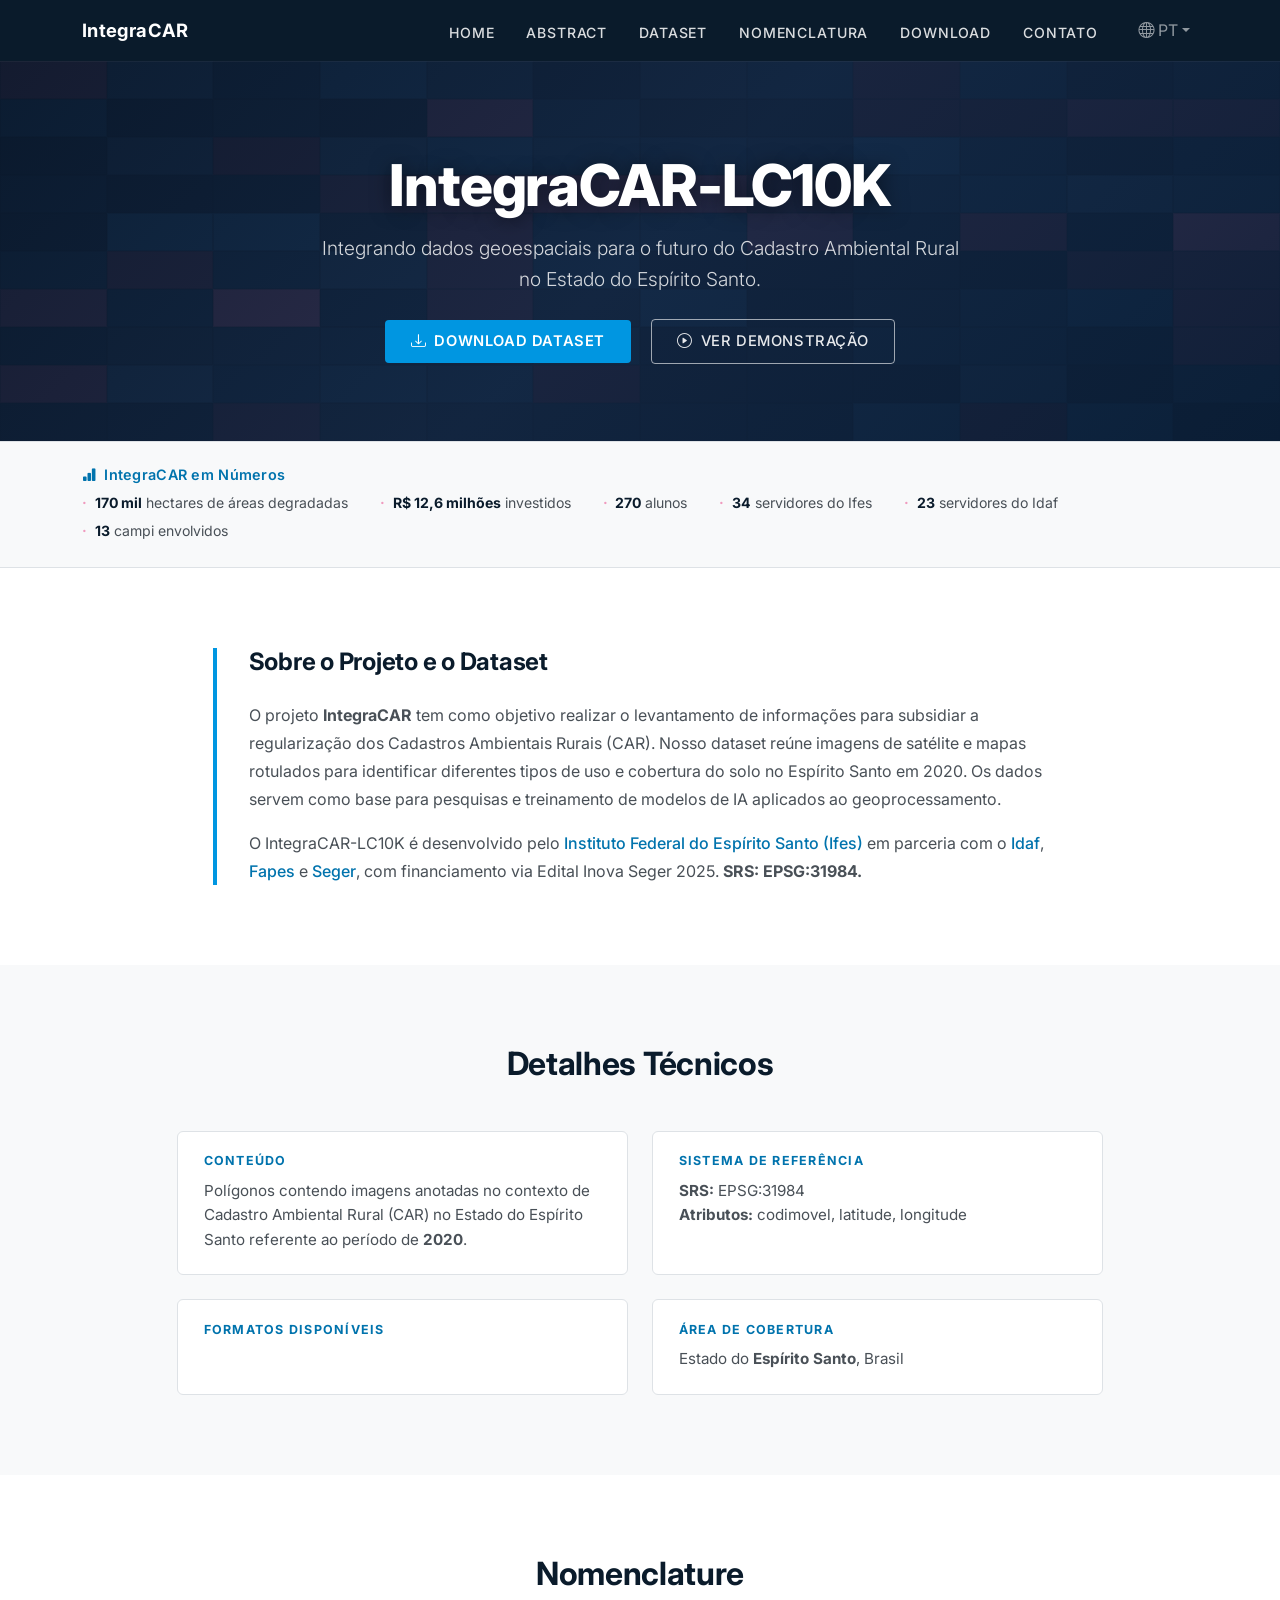
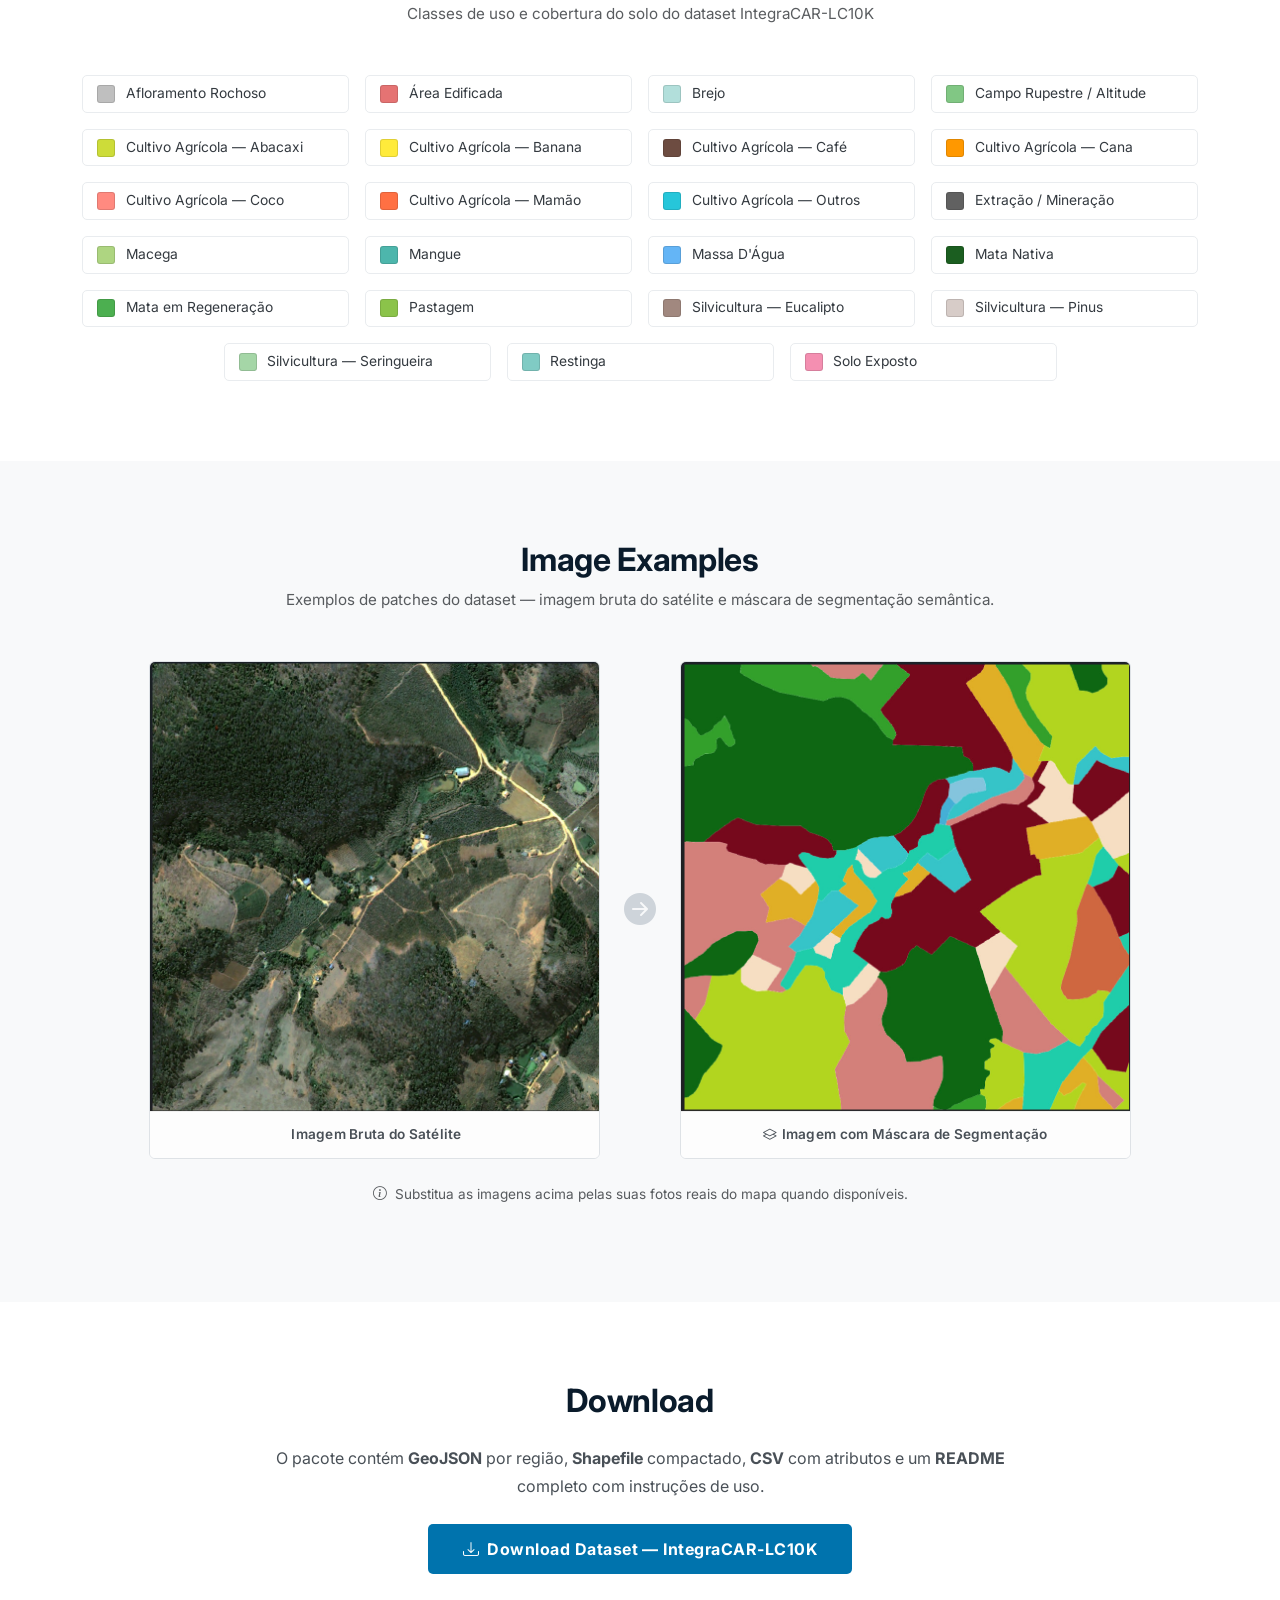
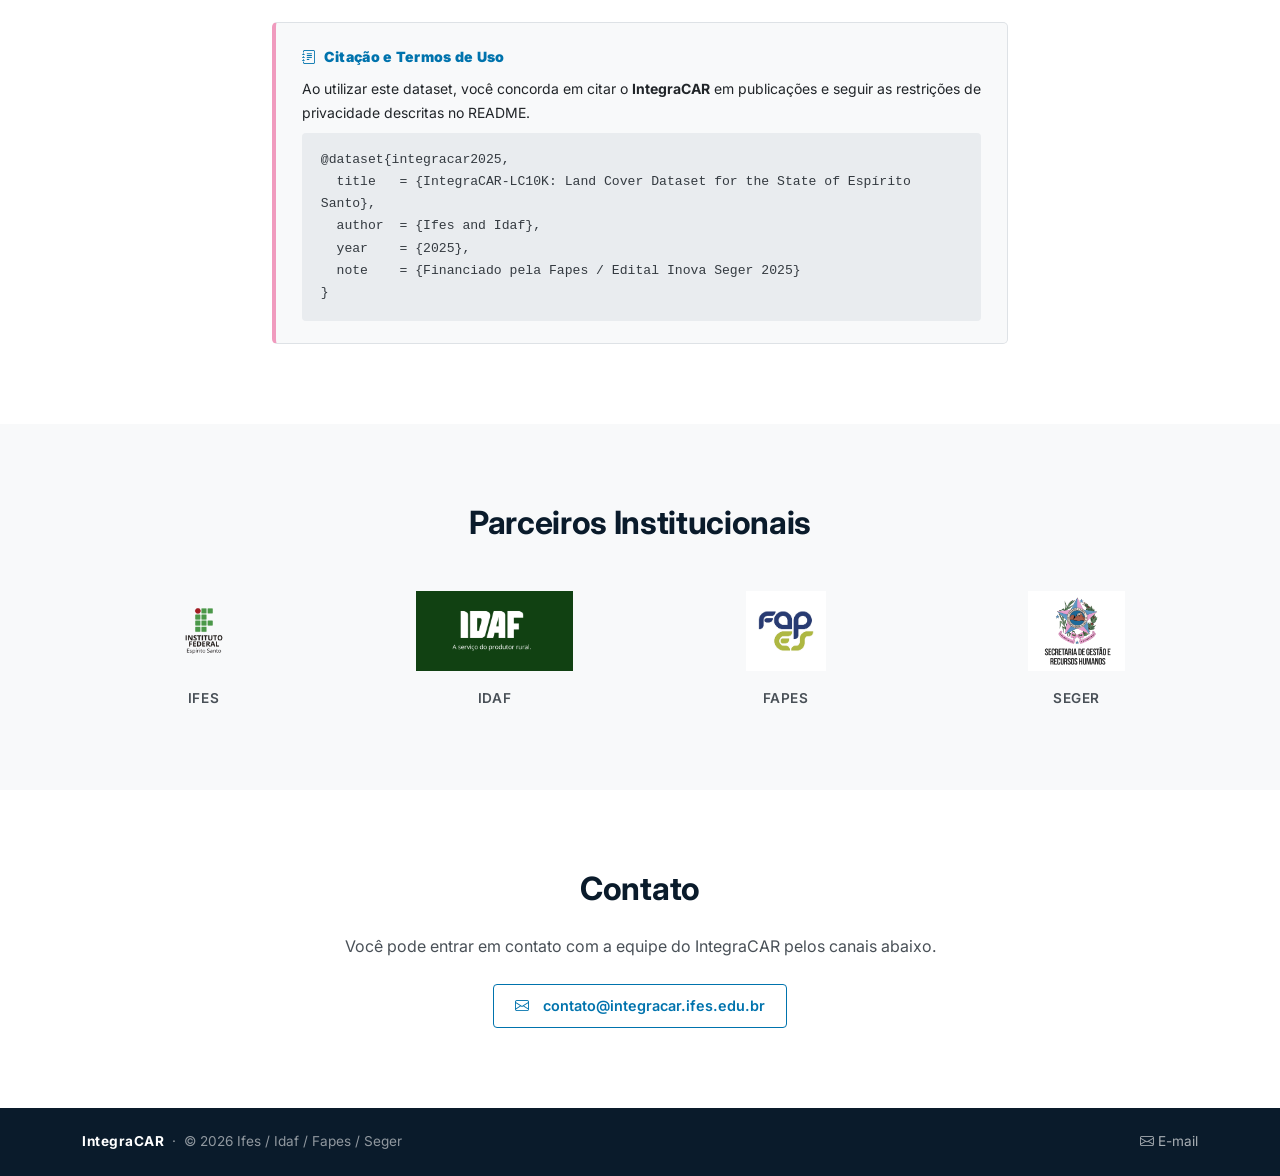
==== index-pt.html @ b1b8e2a9 "feat: traduz site para ingles como idioma principal e adiciona opcao para portugues" ====
<!doctype html>
<html lang="pt-BR">

<head>
    <meta charset="utf-8" />
    <meta name="viewport" content="width=device-width, initial-scale=1, shrink-to-fit=no" />
    <meta name="description"
        content="IntegraCAR-LC10K é um dataset de imagens de satélite e mapas rotulados para identificar uso e cobertura do solo no Espírito Santo, voltado ao Cadastro Ambiental Rural." />
    <meta name="author" content="IntegraCAR / Ifes" />
    <meta name="keywords"
        content="dataset, CAR, cadastro ambiental rural, Espírito Santo, sensoriamento remoto, geoprocessamento, segmentação semântica, IntegraCAR" />
    <meta name="robots" content="index, follow" />
    <link rel="shortcut icon" href="favicon.ico" type="image/x-icon" />

    <meta property="og:title" content="IntegraCAR-LC10K — Dataset de Uso e Cobertura do Solo no ES" />
    <meta property="og:description"
        content="Dataset de imagens de satélite para subsidiar a regularização dos Cadastros Ambientais Rurais no Espírito Santo." />
    <meta property="og:url" content="https://integracar.ifes.edu.br" />

    <title>IntegraCAR-LC10K — Dataset de Uso e Cobertura do Solo no ES</title>

    <!-- Google Fonts: Inter (clean sans-serif like BigEarthNet) -->
    <link rel="preconnect" href="https://fonts.googleapis.com" />
    <link rel="preconnect" href="https://fonts.gstatic.com" crossorigin />
    <link href="https://fonts.googleapis.com/css2?family=Inter:wght@300;400;500;600;700;800&display=swap"
        rel="stylesheet" />

    <!-- Bootstrap 5 -->
    <link href="https://cdn.jsdelivr.net/npm/bootstrap@5.3.2/dist/css/bootstrap.min.css" rel="stylesheet" />

    <!-- Bootstrap Icons -->
    <link rel="stylesheet" href="https://cdn.jsdelivr.net/npm/bootstrap-icons@1.11.3/font/bootstrap-icons.min.css" />

    <link rel="stylesheet" href="style.css" />
</head>

<body>

    <!-- ===================== NAVBAR ===================== -->
    <nav id="mainNav" class="navbar navbar-expand-lg navbar-dark ben-navbar sticky-top">
        <div class="container">
            <a class="navbar-brand ben-brand" href="#home">
                IntegraCAR
            </a>

            <button class="navbar-toggler" type="button" data-bs-toggle="collapse" data-bs-target="#navbarNav"
                aria-controls="navbarNav" aria-expanded="false" aria-label="Alternar navegação">
                <span class="navbar-toggler-icon"></span>
            </button>

            <div class="collapse navbar-collapse" id="navbarNav">
                <ul class="navbar-nav ms-auto align-items-center">
                    <li class="nav-item px-lg-2"><a class="nav-link ben-nav-link" href="#home">Home</a></li>
                    <li class="nav-item px-lg-2"><a class="nav-link ben-nav-link" href="#abstract">Abstract</a></li>
                    <li class="nav-item px-lg-2"><a class="nav-link ben-nav-link" href="#dataset">Dataset</a></li>
                    <li class="nav-item px-lg-2"><a class="nav-link ben-nav-link" href="#nomenclature">Nomenclatura</a></li>
                    <li class="nav-item px-lg-2"><a class="nav-link ben-nav-link" href="#download">Download</a></li>
                    <li class="nav-item px-lg-2"><a class="nav-link ben-nav-link" href="#contact">Contato</a></li>
                    <li class="nav-item dropdown ms-lg-3">
                        <a class="nav-link dropdown-toggle d-flex align-items-center" href="#" id="langDropdown" role="button" data-bs-toggle="dropdown" aria-expanded="false">
                            <i class="bi bi-globe me-1"></i> PT
                        </a>
                        <ul class="dropdown-menu dropdown-menu-end" aria-labelledby="langDropdown">
                            <li><a class="dropdown-item" href="index.html">English (EN)</a></li>
                            <li><a class="dropdown-item active" href="index-pt.html">Português (PT)</a></li>
                        </ul>
                    </li>
                </ul>
            </div>
        </div>
    </nav>

    <!-- ===================== HERO ===================== -->
    <header id="home" class="ben-masthead d-flex align-items-center">
        <div class="ben-masthead-overlay"></div>
        <div class="ben-mosaic-grid" aria-hidden="true">
            <!-- mosaic patches rendered via CSS/JS -->
        </div>
        <div class="container position-relative text-center">
            <h1 class="ben-hero-title">IntegraCAR-LC10K</h1>
            <p class="ben-hero-subtitle">
                Integrando dados geoespaciais para o futuro do Cadastro Ambiental Rural<br class="d-none d-md-inline" />
                no Estado do Espírito Santo.
            </p>
            <div class="ben-hero-buttons mt-4">
                <a href="#download" class="btn ben-btn-primary me-3">
                    <i class="bi bi-download me-2"></i>Download Dataset
                </a>
                <a href="#dataset" class="btn ben-btn-outline">
                    <i class="bi bi-play-circle me-2"></i>Ver Demonstração
                </a>
            </div>
        </div>
    </header>

    <!-- ===================== NUMBERS BOX (BigEarthNet "News" equivalent) ===================== -->
    <section class="ben-news-bar" id="numbers">
        <div class="container fade-in-up">
            <div class="ben-news-box">
                <h5 class="ben-news-title">
                    <i class="bi bi-bar-chart-fill me-2"></i>IntegraCAR em Números
                </h5>
                <ul class="ben-news-list">
                    <li><strong>170 mil</strong> hectares de áreas degradadas</li>
                    <li><strong>R$ 12,6 milhões</strong> investidos</li>
                    <li><strong>270</strong> alunos</li>
                    <li><strong>34</strong> servidores do Ifes</li>
                    <li><strong>23</strong> servidores do Idaf</li>
                    <li><strong>13</strong> campi envolvidos</li>
                </ul>
            </div>
        </div>
    </section>

    <!-- ===================== ABSTRACT ===================== -->
    <section id="abstract" class="ben-section">
        <div class="container fade-in-up">
            <div class="row justify-content-center">
                <div class="col-lg-9 ben-about-block text-justify">
                    <h2 class="ben-section-title">Sobre o Projeto e o Dataset</h2>
                    <p class="ben-section-text">
                        O projeto <strong>IntegraCAR</strong> tem como objetivo realizar o levantamento de informações
                        para subsidiar
                        a regularização dos Cadastros Ambientais Rurais (CAR). Nosso dataset reúne imagens de satélite e
                        mapas
                        rotulados para identificar diferentes tipos de uso e cobertura do solo no Espírito Santo em
                        2020.
                        Os dados servem como base para pesquisas e treinamento de modelos de IA aplicados ao
                        geoprocessamento.
                    </p>
                    <p class="ben-section-text mb-0">
                        O IntegraCAR-LC10K é desenvolvido pelo <a href="https://ifes.edu.br" target="_blank"
                            rel="noopener">Instituto Federal do Espírito Santo (Ifes)</a>
                        em parceria com o <a href="https://idaf.es.gov.br" target="_blank" rel="noopener">Idaf</a>,
                        <a href="https://fapes.es.gov.br" target="_blank" rel="noopener">Fapes</a> e
                        <a href="https://seger.es.gov.br" target="_blank" rel="noopener">Seger</a>,
                        com financiamento via Edital Inova Seger 2025. <strong>SRS: EPSG:31984.</strong>
                    </p>
                </div>
            </div>
        </div>
    </section>

    <!-- ===================== DATASET / TECHNICAL DETAILS ===================== -->
    <section id="dataset" class="ben-section ben-section-alt">
        <div class="container fade-in-up">
            <div class="row justify-content-center">
                <div class="col-lg-10">
                    <h2 class="ben-section-title text-center mb-5">Detalhes Técnicos</h2>
                    <div class="row g-4">
                        <div class="col-md-6">
                            <div class="ben-detail-card h-100">
                                <h6 class="ben-detail-card-label">Conteúdo</h6>
                                <p class="mb-0">Polígonos contendo imagens anotadas no contexto de Cadastro Ambiental
                                    Rural (CAR)
                                    no Estado do Espírito Santo referente ao período de <strong>2020</strong>.</p>
                            </div>
                        </div>
                        <div class="col-md-6">
                            <div class="ben-detail-card h-100">
                                <h6 class="ben-detail-card-label">Sistema de Referência</h6>
                                <p class="mb-0"><strong>SRS:</strong> EPSG:31984<br />
                                    <strong>Atributos:</strong> codimovel, latitude, longitude
                                </p>
                            </div>
                        </div>
                        <div class="col-md-6">
                            <div class="ben-detail-card h-100">
                                <h6 class="ben-detail-card-label">Formatos disponíveis</h6>

                            </div>
                        </div>
                        <div class="col-md-6">
                            <div class="ben-detail-card h-100">
                                <h6 class="ben-detail-card-label">Área de cobertura</h6>
                                <p class="mb-0">Estado do <strong>Espírito Santo</strong>, Brasil</p>
                            </div>
                        </div>
                    </div>
                </div>
            </div>
        </div>
    </section>

    <!-- ===================== NOMENCLATURE ===================== -->
    <section id="nomenclature" class="ben-section">
        <div class="container fade-in-up">
            <h2 class="ben-section-title text-center mb-2">Nomenclature</h2>
            <p class="text-center text-muted mb-5" style="font-size:0.95rem;">Classes de uso e cobertura do solo do
                dataset IntegraCAR-LC10K</p>

            <div class="row g-3 justify-content-center" id="nomenclatureGrid">

                <div class="col-lg-3 col-md-4 col-sm-6">
                    <div class="ben-class-card">
                        <span class="ben-class-swatch" style="background:#bfbfbf;"></span>
                        <span class="ben-class-label">Afloramento Rochoso</span>
                    </div>
                </div>

                <div class="col-lg-3 col-md-4 col-sm-6">
                    <div class="ben-class-card">
                        <span class="ben-class-swatch" style="background:#e57373;"></span>
                        <span class="ben-class-label">Área Edificada</span>
                    </div>
                </div>

                <div class="col-lg-3 col-md-4 col-sm-6">
                    <div class="ben-class-card">
                        <span class="ben-class-swatch" style="background:#b2dfdb;"></span>
                        <span class="ben-class-label">Brejo</span>
                    </div>
                </div>

                <div class="col-lg-3 col-md-4 col-sm-6">
                    <div class="ben-class-card">
                        <span class="ben-class-swatch" style="background:#81c784;"></span>
                        <span class="ben-class-label">Campo Rupestre / Altitude</span>
                    </div>
                </div>

                <div class="col-lg-3 col-md-4 col-sm-6">
                    <div class="ben-class-card">
                        <span class="ben-class-swatch" style="background:#cddc39;"></span>
                        <span class="ben-class-label">Cultivo Agrícola — Abacaxi</span>
                    </div>
                </div>

                <div class="col-lg-3 col-md-4 col-sm-6">
                    <div class="ben-class-card">
                        <span class="ben-class-swatch" style="background:#ffeb3b;"></span>
                        <span class="ben-class-label">Cultivo Agrícola — Banana</span>
                    </div>
                </div>

                <div class="col-lg-3 col-md-4 col-sm-6">
                    <div class="ben-class-card">
                        <span class="ben-class-swatch" style="background:#6d4c41;"></span>
                        <span class="ben-class-label">Cultivo Agrícola — Café</span>
                    </div>
                </div>

                <div class="col-lg-3 col-md-4 col-sm-6">
                    <div class="ben-class-card">
                        <span class="ben-class-swatch" style="background:#ff9800;"></span>
                        <span class="ben-class-label">Cultivo Agrícola — Cana</span>
                    </div>
                </div>

                <div class="col-lg-3 col-md-4 col-sm-6">
                    <div class="ben-class-card">
                        <span class="ben-class-swatch" style="background:#ff8a80;"></span>
                        <span class="ben-class-label">Cultivo Agrícola — Coco</span>
                    </div>
                </div>

                <div class="col-lg-3 col-md-4 col-sm-6">
                    <div class="ben-class-card">
                        <span class="ben-class-swatch" style="background:#ff7043;"></span>
                        <span class="ben-class-label">Cultivo Agrícola — Mamão</span>
                    </div>
                </div>

                <div class="col-lg-3 col-md-4 col-sm-6">
                    <div class="ben-class-card">
                        <span class="ben-class-swatch" style="background:#26c6da;"></span>
                        <span class="ben-class-label">Cultivo Agrícola — Outros</span>
                    </div>
                </div>

                <div class="col-lg-3 col-md-4 col-sm-6">
                    <div class="ben-class-card">
                        <span class="ben-class-swatch" style="background:#616161;"></span>
                        <span class="ben-class-label">Extração / Mineração</span>
                    </div>
                </div>

                <div class="col-lg-3 col-md-4 col-sm-6">
                    <div class="ben-class-card">
                        <span class="ben-class-swatch" style="background:#aed581;"></span>
                        <span class="ben-class-label">Macega</span>
                    </div>
                </div>

                <div class="col-lg-3 col-md-4 col-sm-6">
                    <div class="ben-class-card">
                        <span class="ben-class-swatch" style="background:#4db6ac;"></span>
                        <span class="ben-class-label">Mangue</span>
                    </div>
                </div>

                <div class="col-lg-3 col-md-4 col-sm-6">
                    <div class="ben-class-card">
                        <span class="ben-class-swatch" style="background:#64b5f6;"></span>
                        <span class="ben-class-label">Massa D'Água</span>
                    </div>
                </div>

                <div class="col-lg-3 col-md-4 col-sm-6">
                    <div class="ben-class-card">
                        <span class="ben-class-swatch" style="background:#1b5e20;"></span>
                        <span class="ben-class-label">Mata Nativa</span>
                    </div>
                </div>

                <div class="col-lg-3 col-md-4 col-sm-6">
                    <div class="ben-class-card">
                        <span class="ben-class-swatch" style="background:#4caf50;"></span>
                        <span class="ben-class-label">Mata em Regeneração</span>
                    </div>
                </div>

                <div class="col-lg-3 col-md-4 col-sm-6">
                    <div class="ben-class-card">
                        <span class="ben-class-swatch" style="background:#8bc34a;"></span>
                        <span class="ben-class-label">Pastagem</span>
                    </div>
                </div>

                <div class="col-lg-3 col-md-4 col-sm-6">
                    <div class="ben-class-card">
                        <span class="ben-class-swatch" style="background:#a1887f;"></span>
                        <span class="ben-class-label">Silvicultura — Eucalipto</span>
                    </div>
                </div>

                <div class="col-lg-3 col-md-4 col-sm-6">
                    <div class="ben-class-card">
                        <span class="ben-class-swatch" style="background:#d7ccc8;"></span>
                        <span class="ben-class-label">Silvicultura — Pinus</span>
                    </div>
                </div>

                <div class="col-lg-3 col-md-4 col-sm-6">
                    <div class="ben-class-card">
                        <span class="ben-class-swatch" style="background:#a5d6a7;"></span>
                        <span class="ben-class-label">Silvicultura — Seringueira</span>
                    </div>
                </div>

                <div class="col-lg-3 col-md-4 col-sm-6">
                    <div class="ben-class-card">
                        <span class="ben-class-swatch" style="background:#80cbc4;"></span>
                        <span class="ben-class-label">Restinga</span>
                    </div>
                </div>

                <div class="col-lg-3 col-md-4 col-sm-6">
                    <div class="ben-class-card">
                        <span class="ben-class-swatch" style="background:#f48fb1;"></span>
                        <span class="ben-class-label">Solo Exposto</span>
                    </div>
                </div>

            </div><!-- /row -->
        </div>
    </section>

    <!-- ===================== IMAGE EXAMPLES ===================== -->
    <section id="examples" class="ben-section ben-section-alt">
        <div class="container fade-in-up">
            <h2 class="ben-section-title text-center mb-2">Image Examples</h2>
            <p class="text-center text-muted mb-5" style="font-size:0.95rem;">
                Exemplos de patches do dataset — imagem bruta do satélite e máscara de segmentação semântica.
            </p>

            <div class="row g-4 justify-content-center align-items-stretch">
                <div class="col-md-5">
                    <div class="ben-patch-card">
                        <div class="ben-patch-img-wrap">
                            <img src="imagensSobre/Img-sem-mascara.jpeg" alt="Imagem bruta do satélite"
                                class="ben-patch-img" />
                        </div>
                        <div class="ben-patch-caption">
                            <i class="bi bi-satellite me-1"></i>Imagem Bruta do Satélite
                        </div>
                    </div>
                </div>

                <div class="col-auto d-none d-md-flex align-items-center">
                    <div class="ben-arrow-sep">
                        <i class="bi bi-arrow-right-circle-fill"></i>
                    </div>
                </div>

                <div class="col-md-5">
                    <div class="ben-patch-card">
                        <div class="ben-patch-img-wrap">
                            <img src="imagensSobre/img-com-mascara.jpeg" alt="Imagem com máscara de segmentação"
                                class="ben-patch-img" />
                        </div>
                        <div class="ben-patch-caption">
                            <i class="bi bi-layers me-1"></i>Imagem com Máscara de Segmentação
                        </div>
                    </div>
                </div>
            </div>

            <p class="text-center text-muted mt-4" style="font-size:0.85rem;">
                <i class="bi bi-info-circle me-1"></i>
                Substitua as imagens acima pelas suas fotos reais do mapa quando disponíveis.
            </p>
        </div>
    </section>

    <!-- ===================== DOWNLOAD ===================== -->
    <section id="download" class="ben-section">
        <div class="container fade-in-up">
            <div class="row justify-content-center">
                <div class="col-lg-8 text-center">
                    <h2 class="ben-section-title">Download</h2>
                    <p class="ben-section-text mb-4">
                        O pacote contém <strong>GeoJSON</strong> por região, <strong>Shapefile</strong> compactado,
                        <strong>CSV</strong> com atributos e um <strong>README</strong> completo com instruções de uso.
                    </p>

                    <a href="/downloads/integracar-dataset.zip" id="downloadBtn" class="btn ben-btn-download mb-5">
                        <i class="bi bi-download me-2"></i>Download Dataset — IntegraCAR-LC10K
                    </a>

                    <!-- Citation / Terms box -->
                    <div class="ben-citation-box text-start">
                        <p class="ben-citation-label mb-2">
                            <i class="bi bi-journal-text me-2"></i><strong>Citação e Termos de Uso</strong>
                        </p>
                        <p class="mb-2 small">Ao utilizar este dataset, você concorda em citar o
                            <strong>IntegraCAR</strong> em
                            publicações e seguir as restrições de privacidade descritas no README.
                        </p>
                        <pre class="ben-citation-pre mb-0">@dataset{integracar2025,
  title   = {IntegraCAR-LC10K: Land Cover Dataset for the State of Espírito Santo},
  author  = {Ifes and Idaf},
  year    = {2025},
  note    = {Financiado pela Fapes / Edital Inova Seger 2025}
}</pre>
                    </div>

                </div>
            </div>
        </div>
    </section>

    <!-- ===================== ACKNOWLEDGEMENTS / PARTNERS ===================== -->
    <section id="acknowledgements" class="ben-section ben-section-alt">
        <div class="container fade-in-up">
            <h2 class="ben-section-title text-center mb-5">Parceiros Institucionais</h2>
            <div class="row align-items-center justify-content-center g-5">

                <div class="col-6 col-md-3 text-center">
                    <a href="https://ifes.edu.br" target="_blank" rel="noopener" class="ben-partner-link">
                        <img src="imagensSobre/ifes.png" alt="Ifes" class="ben-partner-logo" />
                        <p class="ben-partner-name mt-3">Ifes</p>
                    </a>
                </div>

                <div class="col-6 col-md-3 text-center">
                    <a href="https://idaf.es.gov.br" target="_blank" rel="noopener" class="ben-partner-link">
                        <img src="imagensSobre/idaf.png" alt="Idaf" class="ben-partner-logo" />
                        <p class="ben-partner-name mt-3">Idaf</p>
                    </a>
                </div>

                <div class="col-6 col-md-3 text-center">
                    <a href="https://fapes.es.gov.br" target="_blank" rel="noopener" class="ben-partner-link">
                        <img src="imagensSobre/fapes.jpg" alt="Fapes" class="ben-partner-logo" />
                        <p class="ben-partner-name mt-3">Fapes</p>
                    </a>
                </div>

                <div class="col-6 col-md-3 text-center">
                    <a href="https://seger.es.gov.br" target="_blank" rel="noopener" class="ben-partner-link">
                        <img src="imagensSobre/seger.png" alt="Seger" class="ben-partner-logo" />
                        <p class="ben-partner-name mt-3">Seger</p>
                    </a>
                </div>

            </div>
        </div>
    </section>

    <!-- ===================== CONTACT ===================== -->
    <section id="contact" class="ben-section">
        <div class="container fade-in-up">
            <div class="row justify-content-center">
                <div class="col-lg-7 text-center">
                    <h2 class="ben-section-title">Contato</h2>
                    <p class="ben-section-text">
                        Você pode entrar em contato com a equipe do IntegraCAR pelos canais abaixo.
                    </p>
                    <div class="ben-contact-links mt-4">
                        <a href="mailto:contato@integracar.ifes.edu.br" class="ben-contact-btn">
                            <i class="bi bi-envelope me-2"></i>contato@integracar.ifes.edu.br
                        </a>
                    </div>
                </div>
            </div>
        </div>
    </section>

    <!-- ===================== FOOTER ===================== -->
    <footer id="footer" class="ben-footer">
        <div class="container">
            <div class="row align-items-center">
                <div class="col-md-6 text-center text-md-start mb-3 mb-md-0">
                    <span class="ben-footer-brand">IntegraCAR</span>
                    <span class="ben-footer-copy">&nbsp;·&nbsp; © <span id="year"></span> Ifes / Idaf / Fapes /
                        Seger</span>
                </div>
                <div class="col-md-6 text-center text-md-end">
                    <a href="mailto:contato@integracar.ifes.edu.br" class="ben-footer-link">
                        <i class="bi bi-envelope"></i> E-mail
                    </a>
                </div>
            </div>
        </div>
    </footer>

    <!-- Scripts -->
    <script src="https://cdn.jsdelivr.net/npm/bootstrap@5.3.2/dist/js/bootstrap.bundle.min.js"></script>
    <script>
        // Year
        document.getElementById('year').textContent = new Date().getFullYear();

        // Navbar scroll behavior — add white bg after scroll (BigEarthNet style)
        const nav = document.getElementById('mainNav');
        window.addEventListener('scroll', () => {
            if (window.scrollY > 60) {
                nav.classList.add('scrolled');
            } else {
                nav.classList.remove('scrolled');
            }
        });

        // Active nav link highlight
        const sections = document.querySelectorAll('section[id], header[id]');
        const navLinks = document.querySelectorAll('.ben-nav-link');
        const observer = new IntersectionObserver((entries) => {
            entries.forEach(entry => {
                if (entry.isIntersecting) {
                    navLinks.forEach(l => l.classList.remove('active'));
                    const active = document.querySelector(`.ben-nav-link[href="#${entry.target.id}"]`);
                    if (active) active.classList.add('active');
                }
            });
        }, { rootMargin: '-50% 0px -50% 0px' });
        sections.forEach(s => observer.observe(s));

        // Fade in animation on scroll
        const fadeElements = document.querySelectorAll('.fade-in-up');
        const fadeObserver = new IntersectionObserver((entries) => {
            entries.forEach(entry => {
                if (entry.isIntersecting) {
                    entry.target.classList.add('visible');
                    fadeObserver.unobserve(entry.target);
                }
            });
        }, { threshold: 0.15 });
        fadeElements.forEach(el => fadeObserver.observe(el));

        // Mosaic background patches
        (function buildMosaic() {
            const grid = document.querySelector('.ben-mosaic-grid');
            if (!grid) return;
            const colors = [
                '#0a1b2b', '#102d45', '#163f61', '#0d2438',
                '#1a4b73', '#133552', '#0c1f30', '#153a59',
                '#0f1c29', '#6e304b', '#914264', '#b5557e',
                '#172d42', '#214261', '#142738', '#471e30'
            ];
            const count = 120;
            for (let i = 0; i < count; i++) {
                const patch = document.createElement('div');
                patch.className = 'mosaic-patch';
                patch.style.backgroundColor = colors[Math.floor(Math.random() * colors.length)];
                patch.style.opacity = (0.35 + Math.random() * 0.45).toFixed(2);
                grid.appendChild(patch);
            }
        })();
    </script>

</body>

</html>
---- style.css ----
/* ============================================================
   IntegraCAR-LC10K — Espírito Santo Flag Theme
   Font: Inter (clean, academic sans-serif)
   Color System: Dark Navy navbar/hero, white body,
   ES Blue (#0096E1) and ES Pink (#F09BBE) accents.
   ============================================================ */

/* ---------- Reset & Base ---------- */
*, *::before, *::after { box-sizing: border-box; }

html {
  scroll-behavior: smooth;
}

body {
  font-family: 'Inter', 'Segoe UI', system-ui, sans-serif;
  font-size: 16px;
  line-height: 1.7;
  color: #212529;
  background: #ffffff;
  margin: 0;
}

a { color: #0073ad; text-decoration: none; }
a:hover { color: #00537d; text-decoration: underline; }

/* ============================================================
   NAVBAR  — Dark Navy, white on scroll
   ============================================================ */
.ben-navbar {
  background-color: #0a1b2b;           /* deep navy blue */
  padding-top: 0.55rem;
  padding-bottom: 0.55rem;
  transition: background-color 0.3s ease, box-shadow 0.3s ease;
  box-shadow: 0 1px 0 rgba(255,255,255,0.05);
}

.ben-navbar.scrolled {
  background-color: #ffffff !important;
  box-shadow: 0 2px 12px rgba(0,0,0,0.12);
}

.ben-navbar.scrolled .ben-brand,
.ben-navbar.scrolled .ben-nav-link {
  color: #0a1b2b !important;
}

.ben-navbar.scrolled .ben-nav-link:hover,
.ben-navbar.scrolled .ben-nav-link.active {
  color: #0073ad !important;
}

.ben-brand {
  font-size: 1.15rem;
  font-weight: 700;
  color: #ffffff !important;
  letter-spacing: 0.02em;
  display: flex;
  align-items: center;
  gap: 0;
}

.brand-logo {
  object-fit: contain;
  filter: brightness(0) invert(1);   /* white logo on dark bg */
  transition: filter 0.3s;
}

.ben-navbar.scrolled .brand-logo {
  filter: none;
}

.ben-nav-link {
  font-size: 0.88rem;
  font-weight: 500;
  color: rgba(255,255,255,0.85) !important;
  letter-spacing: 0.06em;
  text-transform: uppercase;
  transition: color 0.2s;
  position: relative;
  padding-bottom: 2px;
}

.ben-nav-link::after {
  content: '';
  display: block;
  position: absolute;
  bottom: -2px;
  left: 0; right: 0;
  height: 2px;
  background: #F09BBE; /* ES Pink */
  transform: scaleX(0);
  transition: transform 0.25s ease;
  border-radius: 2px;
}

.ben-nav-link:hover::after,
.ben-nav-link.active::after {
  transform: scaleX(1);
}

.ben-nav-link:hover,
.ben-nav-link.active {
  color: #ffffff !important;
}

/* ============================================================
   HERO / MASTHEAD  — Dark Navy banner with mosaic
   ============================================================ */
.ben-masthead {
  position: relative;
  min-height: 380px;
  background-color: #0a131f; /* very dark navy */
  overflow: hidden;
  padding: 5rem 0 4rem;
}

/* Dark overlay */
.ben-masthead-overlay {
  position: absolute;
  inset: 0;
  background: linear-gradient(
    135deg,
    rgba(10,25,45,0.88) 0%,
    rgba(20,40,70,0.75) 50%,
    rgba(10,30,55,0.90) 100%
  );
  z-index: 1;
}

/* Mosaic satellite patch grid */
.ben-mosaic-grid {
  position: absolute;
  inset: 0;
  display: grid;
  grid-template-columns: repeat(12, 1fr);
  grid-template-rows: repeat(10, 1fr);
  z-index: 0;
}

.mosaic-patch {
  border: 0.5px solid rgba(0,0,0,0.3);
  transition: opacity 3s ease;
}

/* Hero text */
.ben-masthead .container {
  position: relative;
  z-index: 2;
}

.ben-hero-title {
  font-size: clamp(2.2rem, 5vw, 3.6rem);
  font-weight: 800;
  color: #ffffff;
  letter-spacing: -0.02em;
  line-height: 1.1;
  margin-bottom: 1rem;
  text-shadow: 0 2px 20px rgba(0,0,0,0.5);
}

.ben-hero-subtitle {
  font-size: clamp(1rem, 2vw, 1.2rem);
  font-weight: 300;
  color: rgba(255,255,255,0.82);
  max-width: 680px;
  margin: 0 auto 0.5rem;
  line-height: 1.6;
}

/* Hero buttons */
.ben-btn-primary {
  background-color: #0096E1; /* ES Blue */
  border: none;
  color: #ffffff;
  font-weight: 600;
  font-size: 0.92rem;
  letter-spacing: 0.04em;
  padding: 0.65rem 1.6rem;
  border-radius: 4px;
  transition: background-color 0.2s, transform 0.15s, box-shadow 0.2s;
  text-transform: uppercase;
}

.ben-btn-primary:hover {
  background-color: #007bbd; /* Darker ES Blue */
  color: #fff;
  transform: translateY(-1px);
  box-shadow: 0 6px 20px rgba(0,150,225,0.35);
  text-decoration: none;
}

.ben-btn-outline {
  background: transparent;
  border: 1.5px solid rgba(255,255,255,0.6);
  color: rgba(255,255,255,0.9);
  font-weight: 500;
  font-size: 0.92rem;
  letter-spacing: 0.04em;
  padding: 0.65rem 1.6rem;
  border-radius: 4px;
  transition: border-color 0.2s, background 0.2s, transform 0.15s;
  text-transform: uppercase;
}

.ben-btn-outline:hover {
  border-color: #0096E1;
  background: rgba(0,150,225,0.15);
  color: #fff;
  transform: translateY(-1px);
  text-decoration: none;
}

/* ============================================================
   NEWS / NUMBERS BAR — Pale box below hero
   ============================================================ */
.ben-news-bar {
  background-color: #f8f9fa;
  border-top: 1px solid #dee2e6;
  border-bottom: 1px solid #dee2e6;
  padding: 1.5rem 0;
}

.ben-news-box {
  display: flex;
  flex-wrap: wrap;
  align-items: baseline;
  gap: 0.5rem 2rem;
}

.ben-news-title {
  font-size: 0.9rem;
  font-weight: 600;
  color: #0073ad;
  margin: 0;
  white-space: nowrap;
  letter-spacing: 0.02em;
}

.ben-news-list {
  list-style: none;
  padding: 0;
  margin: 0;
  display: flex;
  flex-wrap: wrap;
  gap: 0.25rem 2rem;
}

.ben-news-list li {
  font-size: 0.88rem;
  color: #495057;
  position: relative;
  padding-left: 0.8rem;
}

.ben-news-list li::before {
  content: '·';
  position: absolute;
  left: 0;
  color: #F09BBE; /* ES Pink */
  font-weight: 700;
}

.ben-news-list li strong {
  color: #0a1b2b;
}

/* ============================================================
   SECTIONS — common structure
   ============================================================ */
.ben-section {
  padding: 5rem 0;
}

.ben-section-alt {
  background-color: #f8f9fa;
}

.ben-section-title {
  font-size: clamp(1.5rem, 3vw, 2rem);
  font-weight: 700;
  color: #0a1b2b;
  letter-spacing: -0.01em;
  margin-bottom: 1.5rem;
}

.ben-section-text {
  font-size: 1rem;
  color: #495057;
  line-height: 1.75;
}

.ben-section-text a {
  color: #0073ad;
  font-weight: 500;
}

/* ============================================================
   ABSTRACT — contained block with left border accent
   ============================================================ */
.ben-about-block {
  border-left: 4px solid #0096E1;
  padding-left: 2rem;
}

.ben-about-block .ben-section-title {
  font-size: 1.5rem;
}

/* ============================================================
   DATASET / TECHNICAL DETAILS — card grid
   ============================================================ */
.ben-detail-card {
  background: #ffffff;
  border: 1px solid #dee2e6;
  border-radius: 6px;
  padding: 1.4rem 1.6rem;
  transition: box-shadow 0.2s, transform 0.2s;
}

.ben-detail-card:hover {
  box-shadow: 0 4px 16px rgba(0,0,0,0.1);
  transform: translateY(-2px);
}

.ben-detail-card-label {
  font-size: 0.78rem;
  font-weight: 700;
  text-transform: uppercase;
  letter-spacing: 0.1em;
  color: #0073ad;
  margin-bottom: 0.6rem;
}

.ben-detail-card p {
  font-size: 0.95rem;
  color: #495057;
  line-height: 1.6;
}

/* ============================================================
   NOMENCLATURE — class grid with color swatches
   ============================================================ */
.ben-class-card {
  display: flex;
  align-items: center;
  gap: 0.65rem;
  background: #ffffff;
  border: 1px solid #e9ecef;
  border-radius: 5px;
  padding: 0.55rem 0.9rem;
  transition: border-color 0.2s, box-shadow 0.2s;
}

.ben-class-card:hover {
  border-color: #F09BBE; /* ES Pink */
  box-shadow: 0 2px 8px rgba(240,155,190,0.25);
}

.ben-class-swatch {
  display: inline-block;
  width: 18px;
  height: 18px;
  border-radius: 3px;
  flex-shrink: 0;
  border: 1px solid rgba(0,0,0,0.12);
}

.ben-class-label {
  font-size: 0.865rem;
  color: #343a40;
  font-weight: 400;
  line-height: 1.3;
}

/* ============================================================
   IMAGE EXAMPLES — patch cards
   ============================================================ */
.ben-patch-card {
  border: 1px solid #dee2e6;
  border-radius: 6px;
  overflow: hidden;
  background: #fff;
  transition: box-shadow 0.2s;
}

.ben-patch-card:hover {
  box-shadow: 0 6px 24px rgba(0,0,0,0.12);
}

.ben-patch-img-wrap {
  aspect-ratio: 1 / 1;
  overflow: hidden;
  background: #0a1b2b;
}

.ben-patch-img {
  width: 100%;
  height: 100%;
  object-fit: cover;
  display: block;
  transition: transform 0.4s ease;
}

.ben-patch-card:hover .ben-patch-img {
  transform: scale(1.03);
}

.ben-patch-caption {
  padding: 0.7rem 1rem;
  font-size: 0.85rem;
  font-weight: 600;
  color: #495057;
  text-align: center;
  border-top: 1px solid #f0f0f0;
  background: #fdfdfd;
  letter-spacing: 0.02em;
}

.ben-arrow-sep {
  font-size: 2rem;
  color: #ced4da;
  line-height: 1;
}

/* ============================================================
   DOWNLOAD
   ============================================================ */
.ben-btn-download {
  display: inline-flex;
  align-items: center;
  background-color: #0073ad;
  color: #ffffff;
  font-weight: 700;
  font-size: 1rem;
  padding: 0.8rem 2.2rem;
  border-radius: 5px;
  letter-spacing: 0.03em;
  transition: background-color 0.2s, transform 0.15s, box-shadow 0.2s;
  border: none;
}

.ben-btn-download:hover {
  background-color: #00537d;
  color: #fff;
  transform: translateY(-2px);
  box-shadow: 0 8px 24px rgba(0,115,173,0.35);
  text-decoration: none;
}

/* Citation box */
.ben-citation-box {
  background: #f8f9fa;
  border: 1px solid #dee2e6;
  border-left: 4px solid #F09BBE; /* ES Pink */
  border-radius: 5px;
  padding: 1.4rem 1.6rem;
}

.ben-citation-label {
  font-size: 0.88rem;
  font-weight: 600;
  color: #0073ad;
  letter-spacing: 0.02em;
}

.ben-citation-pre {
  background: #e9ecef;
  border-radius: 4px;
  padding: 1rem 1.2rem;
  font-size: 0.82rem;
  color: #343a40;
  overflow-x: auto;
  white-space: pre-wrap;
  word-break: break-word;
  font-family: 'Fira Code', 'Courier New', monospace;
}

/* ============================================================
   PARTNERS / ACKNOWLEDGEMENTS
   ============================================================ */
.ben-partner-link {
  display: block;
  text-decoration: none;
}

.ben-partner-logo {
  max-height: 80px;
  max-width: 100%;
  object-fit: contain;
  filter: grayscale(30%);
  transition: filter 0.25s, transform 0.25s;
}

.ben-partner-link:hover .ben-partner-logo {
  filter: grayscale(0%);
  transform: scale(1.05);
}

.ben-partner-name {
  font-size: 0.85rem;
  font-weight: 600;
  color: #495057;
  margin: 0;
  letter-spacing: 0.04em;
  text-transform: uppercase;
}

/* ============================================================
   CONTACT
   ============================================================ */
.ben-contact-btn {
  display: inline-flex;
  align-items: center;
  gap: 0.4rem;
  padding: 0.55rem 1.3rem;
  border: 1.5px solid #0073ad;
  border-radius: 4px;
  color: #0073ad;
  font-weight: 600;
  font-size: 0.9rem;
  transition: background 0.2s, color 0.2s, transform 0.15s;
  text-decoration: none;
}

.ben-contact-btn:hover {
  background: #0073ad;
  color: #fff;
  transform: translateY(-1px);
  text-decoration: none;
}

/* ============================================================
   FOOTER — dark navy bar
   ============================================================ */
.ben-footer {
  background-color: #0a1b2b;
  padding: 1.4rem 0;
  color: rgba(255,255,255,0.7);
  font-size: 0.85rem;
}

.ben-footer-brand {
  font-weight: 700;
  color: #ffffff;
  letter-spacing: 0.04em;
}

.ben-footer-copy {
  color: rgba(255,255,255,0.55);
}

.ben-footer-link {
  color: rgba(255,255,255,0.65);
  text-decoration: none;
  font-size: 0.85rem;
  transition: color 0.2s;
}

.ben-footer-link:hover {
  color: #F09BBE; /* ES Pink */
  text-decoration: none;
}

/* ============================================================
   ANIMATIONS
   ============================================================ */
.fade-in-up {
  opacity: 0;
  transform: translateY(30px);
  transition: opacity 0.8s cubic-bezier(0.25, 0.46, 0.45, 0.94), transform 0.8s cubic-bezier(0.25, 0.46, 0.45, 0.94);
}
.fade-in-up.visible {
  opacity: 1;
  transform: translateY(0);
}

/* ============================================================
   RESPONSIVE TWEAKS
   ============================================================ */
@media (max-width: 767px) {
  .ben-masthead { min-height: 320px; padding: 3.5rem 0 3rem; }
  .ben-hero-buttons .btn { display: block; width: 100%; margin: 0.4rem 0 !important; }
  .ben-news-box { flex-direction: column; gap: 0.8rem; }
  .ben-about-block { border-left: 3px solid #0096E1; padding-left: 1rem; }
  .ben-section { padding: 3rem 0; }
  .ben-arrow-sep { display: none; }
  .ben-contact-btn { display: block; text-align: center; margin-bottom: 0.75rem; }
}

@media (max-width: 575px) {
  .ben-mosaic-grid {
    grid-template-columns: repeat(8, 1fr);
    grid-template-rows: repeat(8, 1fr);
  }
  .ben-class-card { padding: 0.4rem 0.7rem; }
  .ben-class-label { font-size: 0.8rem; }
}
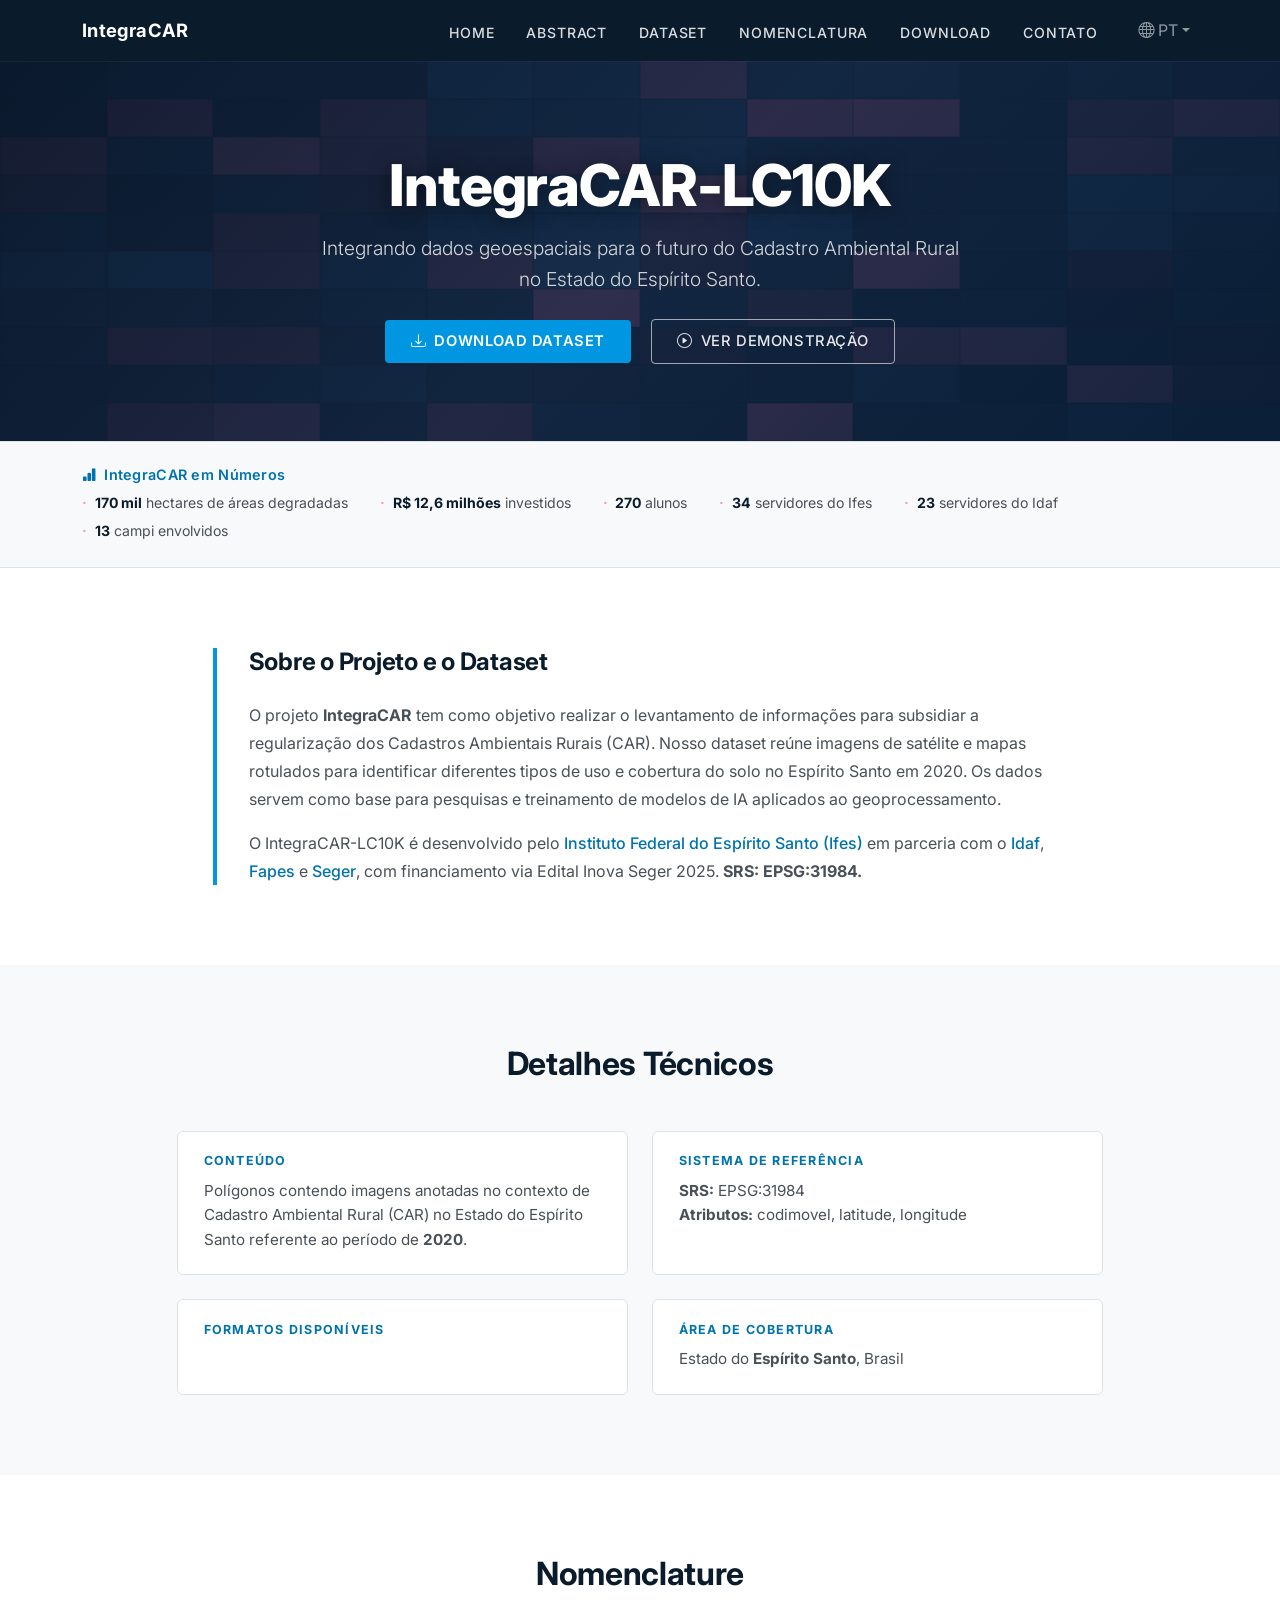
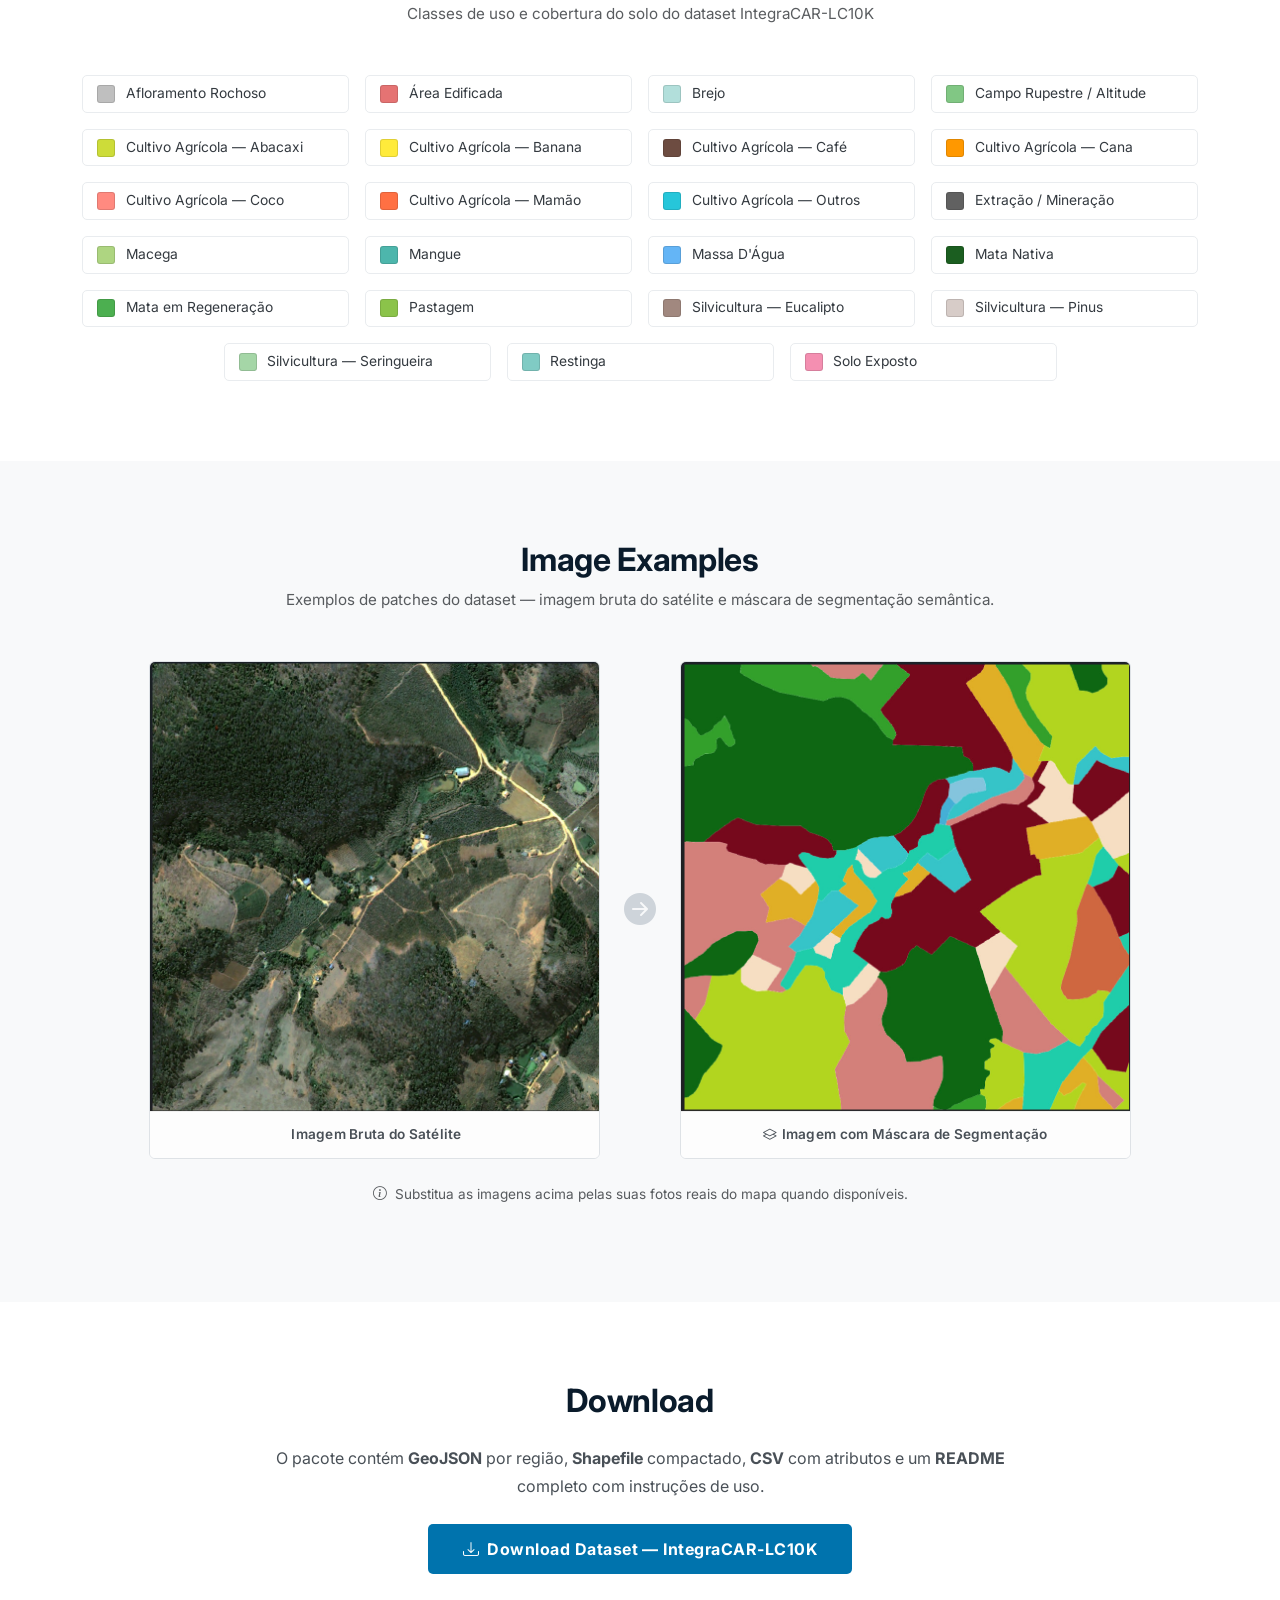
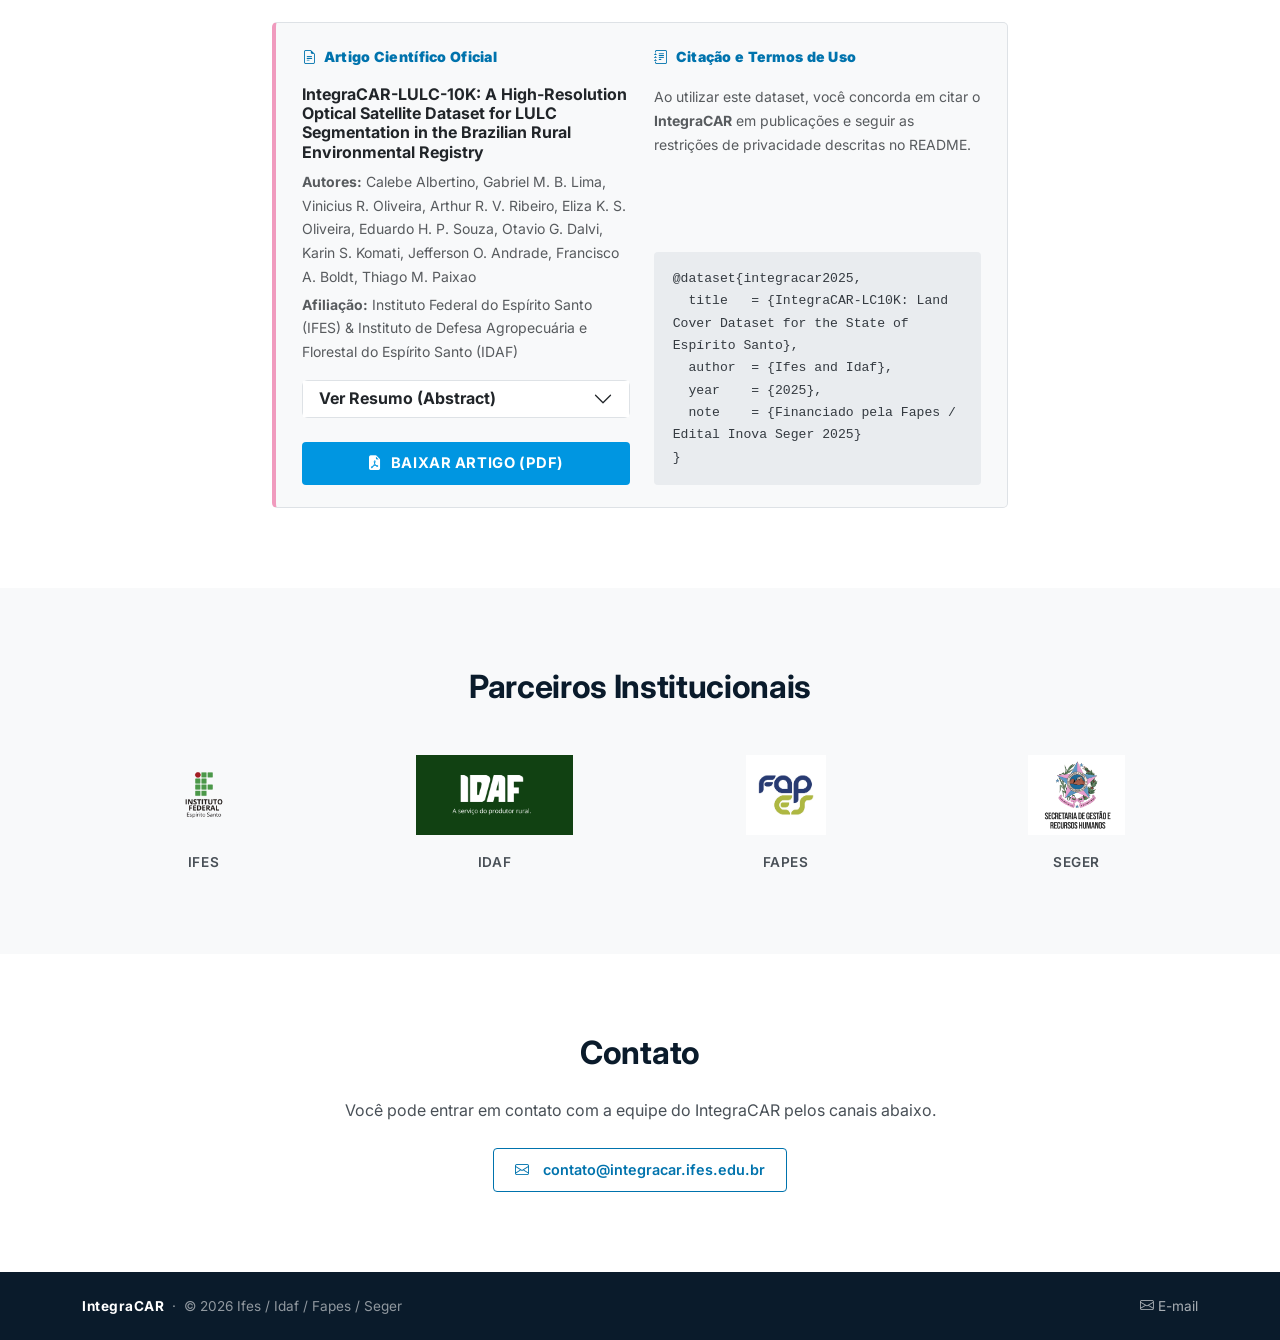
==== commit 3dc89162: "feat: atualiza secao de citacao e adiciona paper oficial" ====
--- a/index-pt.html
+++ b/index-pt.html
@@ -420,19 +420,55 @@
 
                     <!-- Citation / Terms box -->
                     <div class="ben-citation-box text-start">
-                        <p class="ben-citation-label mb-2">
-                            <i class="bi bi-journal-text me-2"></i><strong>Citação e Termos de Uso</strong>
-                        </p>
-                        <p class="mb-2 small">Ao utilizar este dataset, você concorda em citar o
-                            <strong>IntegraCAR</strong> em
-                            publicações e seguir as restrições de privacidade descritas no README.
-                        </p>
-                        <pre class="ben-citation-pre mb-0">@dataset{integracar2025,
+                        <div class="row g-4">
+                            <!-- Left Column: Paper Info -->
+                            <div class="col-lg-6 d-flex flex-column">
+                                <p class="ben-citation-label mb-3">
+                                    <i class="bi bi-file-earmark-text me-2"></i><strong>Artigo Científico Oficial</strong>
+                                </p>
+                                <h6 class="fw-bold text-dark mb-2" style="color: #0a1b2b;">IntegraCAR-LULC-10K: A High-Resolution Optical Satellite Dataset for LULC Segmentation in the Brazilian Rural Environmental Registry</h6>
+                                <p class="small text-muted mb-1"><strong>Autores:</strong> Calebe Albertino, Gabriel M. B. Lima, Vinicius R. Oliveira, Arthur R. V. Ribeiro, Eliza K. S. Oliveira, Eduardo H. P. Souza, Otavio G. Dalvi, Karin S. Komati, Jefferson O. Andrade, Francisco A. Boldt, Thiago M. Paixao</p>
+                                <p class="small text-muted mb-3"><strong>Afiliação:</strong> Instituto Federal do Espírito Santo (IFES) & Instituto de Defesa Agropecuária e Florestal do Espírito Santo (IDAF)</p>
+                                
+                                <div class="accordion accordion-flush mb-4 border rounded" id="abstractAccordionPt">
+                                    <div class="accordion-item">
+                                        <h2 class="accordion-header" id="headingAbstractPt">
+                                            <button class="accordion-button collapsed py-2 px-3 small fw-bold" type="button" data-bs-toggle="collapse" data-bs-target="#collapseAbstractPt" aria-expanded="false" aria-controls="collapseAbstractPt">
+                                                Ver Resumo (Abstract)
+                                            </button>
+                                        </h2>
+                                        <div id="collapseAbstractPt" class="accordion-collapse collapse" aria-labelledby="headingAbstractPt" data-bs-parent="#abstractAccordionPt">
+                                            <div class="accordion-body small text-muted text-justify p-3">
+                                                O mapeamento de uso e cobertura da terra (LULC) no contexto do Cadastro Ambiental Rural (CAR) brasileiro é essencial para a governança ambiental, no entanto, faltam benchmarks de aprendizado de máquina disponíveis publicamente adaptados a este domínio. Este artigo apresenta o IntegraCAR-LULC-10K, um conjunto de dados de sensoriamento remoto de alta resolução para segmentação semântica de áreas relacionadas ao CAR no Espírito Santo, Brasil, construído a partir de imagens ortofotomosaico KOMPSAT-3/3A e anotações temáticas do GeoBases (2019–2020)...
+                                            </div>
+                                        </div>
+                                    </div>
+                                </div>
+
+                                <div class="mt-auto">
+                                    <a href="paper.pdf" target="_blank" class="btn ben-btn-primary w-100 fw-bold">
+                                        <i class="bi bi-file-earmark-pdf-fill me-2"></i>Baixar Artigo (PDF)
+                                    </a>
+                                </div>
+                            </div>
+
+                            <!-- Right Column: Citation & Limitations -->
+                            <div class="col-lg-6 d-flex flex-column">
+                                <p class="ben-citation-label mb-3">
+                                    <i class="bi bi-journal-text me-2"></i><strong>Citação e Termos de Uso</strong>
+                                </p>
+                                <p class="mb-2 small text-muted">Ao utilizar este dataset, você concorda em citar o
+                                    <strong>IntegraCAR</strong> em
+                                    publicações e seguir as restrições de privacidade descritas no README.
+                                </p>
+                                <pre class="ben-citation-pre mb-0 mt-auto">@dataset{integracar2025,
   title   = {IntegraCAR-LC10K: Land Cover Dataset for the State of Espírito Santo},
   author  = {Ifes and Idaf},
   year    = {2025},
   note    = {Financiado pela Fapes / Edital Inova Seger 2025}
 }</pre>
+                            </div>
+                        </div>
                     </div>
 
                 </div>
